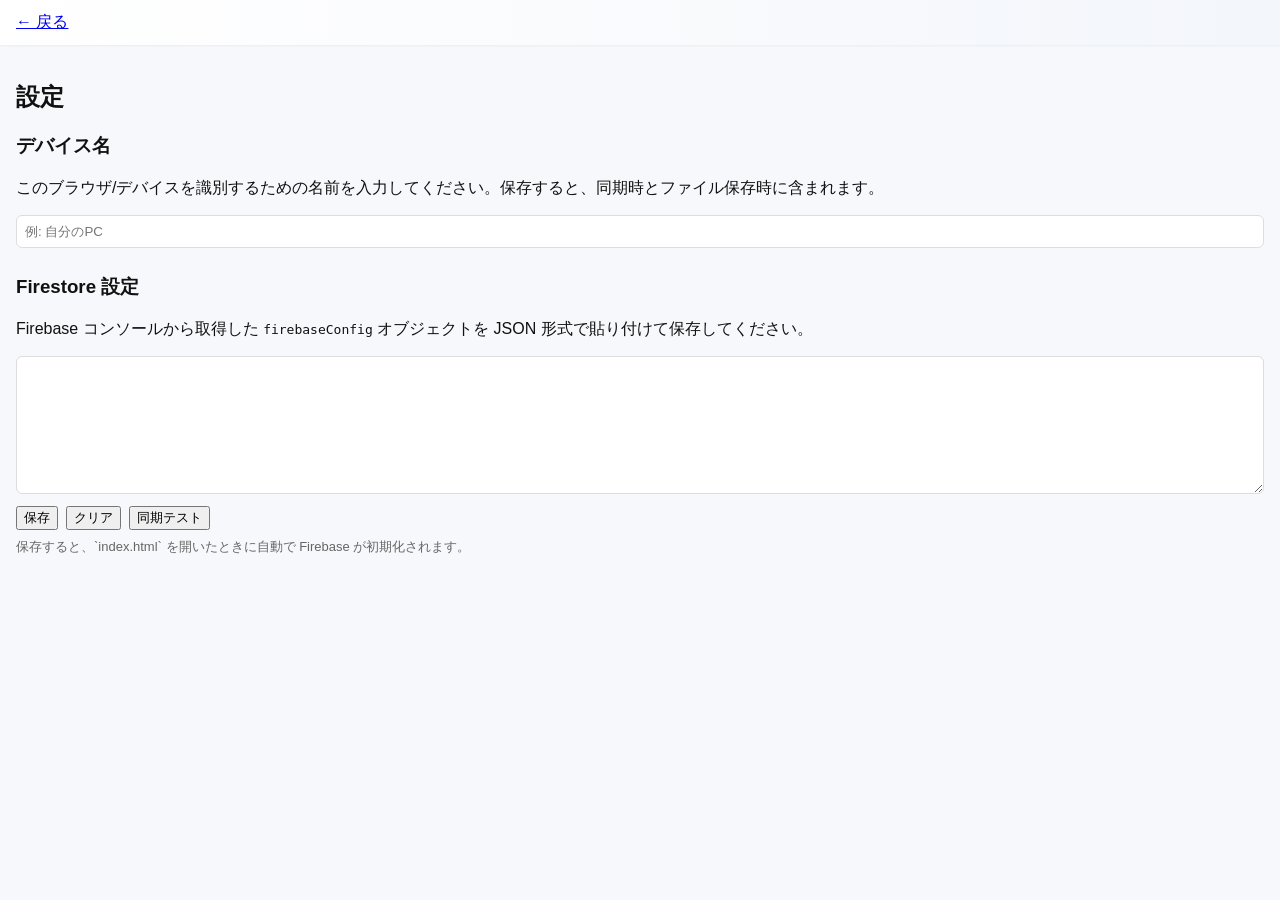
==== settings.html @ a7ae68c8 "Initial commit for Shared Memo" ====
<!doctype html>
<html lang="ja">
<head>
  <meta charset="utf-8">
  <meta name="viewport" content="width=device-width,initial-scale=1">
  <title>設定 - 共有メモ</title>
  <link rel="stylesheet" href="styles.css">
</head>
<body>
  <header class="app-header">
    <div class="title-wrap">
      <a href="index.html">← 戻る</a>
    </div>
  </header>
  <main style="padding:16px">
    <h2>設定</h2>
    <section>
      <h3>デバイス名</h3>
      <p>このブラウザ/デバイスを識別するための名前を入力してください。保存すると、同期時とファイル保存時に含まれます。</p>
      <input id="device-name" placeholder="例: 自分のPC" style="width:100%;padding:8px;border:1px solid #ddd;border-radius:6px;margin-bottom:8px" />

      <h3>Firestore 設定</h3>
      <p>Firebase コンソールから取得した <code>firebaseConfig</code> オブジェクトを JSON 形式で貼り付けて保存してください。</p>
      <textarea id="firebase-config-json" rows="8" style="width:100%;padding:8px;border:1px solid #ddd;border-radius:6px;font-family:monospace"></textarea>
      <div style="margin-top:8px;display:flex;gap:8px">
        <button id="save-config">保存</button>
        <button id="clear-config">クリア</button>
        <button id="test-sync">同期テスト</button>
      </div>
      <p style="margin-top:8px;color:#666;font-size:13px">保存すると、`index.html` を開いたときに自動で Firebase が初期化されます。</p>
    </section>
  </main>
  <script>
    const KEY = 'firebase-config'
    const DEVICE_KEY = 'device-name'
    const el = id => document.getElementById(id)
    function loadConfig() {
      const raw = localStorage.getItem(KEY)
      if (raw) el('firebase-config-json').value = raw
      const dev = localStorage.getItem(DEVICE_KEY)
      if (dev) el('device-name').value = dev
    }
    function saveConfig() {
      const txt = el('firebase-config-json').value.trim()
      try {
        if (txt) JSON.parse(txt)
      } catch (e) {
        alert('有効なJSONではありません: ' + e.message)
        return
      }
      localStorage.setItem(KEY, txt)
      const dev = el('device-name').value.trim()
      if (dev) localStorage.setItem(DEVICE_KEY, dev)
      alert('保存しました')
    }
    function clearConfig() {
      localStorage.removeItem(KEY)
      el('firebase-config-json').value = ''
      // do not clear device-name here
      alert('Firebase設定をクリアしました')
    }
    async function testSync() {
      const txt = el('firebase-config-json').value.trim()
      if (!txt) { alert('まずFirebase設定を入力して保存してください'); return }
      try {
        const cfg = JSON.parse(txt)
        if (typeof firebase === 'undefined') {
          alert('Firebase ライブラリが読み込まれていません。index.htmlから読み込んでください。')
          return
        }
        if (!firebase.apps || firebase.apps.length === 0) {
          firebase.initializeApp(cfg)
        }
        const db = firebase.firestore()
        const dev = el('device-name').value.trim() || 'unknown-device'
        await db.collection('shared-memos').doc('test-connection').set({ok:true, time: new Date().toISOString(), device: dev})
        alert('同期テスト成功')
      } catch (e) {
        alert('同期テスト失敗: ' + (e.message || e))
      }
    }
    document.addEventListener('DOMContentLoaded', () => {
      loadConfig()
      el('save-config').addEventListener('click', saveConfig)
      el('clear-config').addEventListener('click', clearConfig)
      el('test-sync').addEventListener('click', testSync)
    })
  </script>
</body>
</html>
---- styles.css ----
:root{
  --bg:#f7f8fb;
  --card:#ffffff;
  --accent:#1a73e8;
  --muted:#666;
}
*{box-sizing:border-box}
body{font-family: -apple-system, BlinkMacSystemFont, 'Segoe UI', Roboto, 'Hiragino Kaku Gothic ProN', 'Yu Gothic', 'Meiryo', sans-serif;margin:0;background:var(--bg);color:#111}
.app-header{display:flex;align-items:center;justify-content:space-between;padding:12px 16px;background:linear-gradient(90deg, #fff, #f3f6fb);box-shadow:0 1px 2px rgba(0,0,0,0.05);position:sticky;top:0}
.title-wrap{flex:1}
.app-title{font-size:18px;border:0;background:transparent;font-weight:600}
.menu-btn{background:transparent;border:0;font-size:20px;padding:8px}
.add-form{padding:12px 16px;display:flex;flex-direction:column;gap:8px}
.add-form textarea{width:100%;padding:8px;border:1px solid #ddd;border-radius:6px;font-size:14px}
.form-actions{display:flex;justify-content:flex-end}
.form-actions button{background:var(--accent);color:white;border:0;padding:8px 12px;border-radius:6px}
.stats{padding:0 16px;color:var(--muted);font-size:14px}
.memo-list{padding:8px 16px;display:flex;flex-direction:column;gap:8px}
.memo-card{background:var(--card);padding:10px;border-radius:8px;box-shadow:0 1px 2px rgba(0,0,0,0.04)}
.memo-meta{font-size:12px;color:var(--muted);margin-bottom:6px}
.hidden{display:none}
.menu{position:absolute;right:12px;top:58px;background:#fff;border:1px solid #ddd;padding:8px;border-radius:6px;box-shadow:0 4px 12px rgba(0,0,0,0.08);display:flex;flex-direction:column;gap:6px}
.menu button{background:transparent;border:0;padding:8px 10px;text-align:left}
.show-all-wrap{padding:8px 16px;display:flex;justify-content:center}
@media (min-width:600px){.app-title{font-size:20px}}
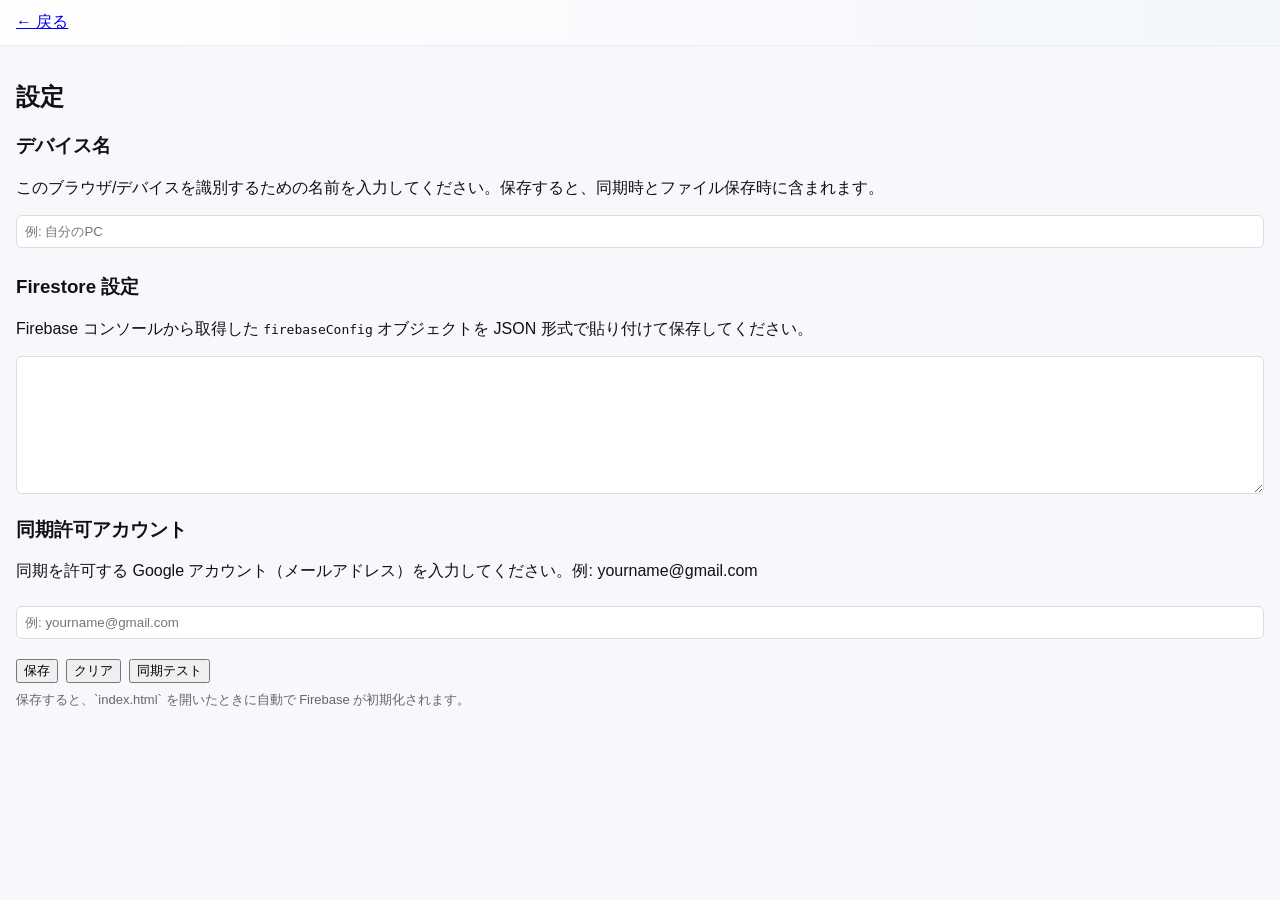
==== commit fb001318: "Add Google authentication and Firestore sync permissions Require Google account sign-in for Firestor" ====
--- a/settings.html
+++ b/settings.html
@@ -22,6 +22,9 @@
       <h3>Firestore 設定</h3>
       <p>Firebase コンソールから取得した <code>firebaseConfig</code> オブジェクトを JSON 形式で貼り付けて保存してください。</p>
       <textarea id="firebase-config-json" rows="8" style="width:100%;padding:8px;border:1px solid #ddd;border-radius:6px;font-family:monospace"></textarea>
+      <h3>同期許可アカウント</h3>
+      <p>同期を許可する Google アカウント（メールアドレス）を入力してください。例: yourname@gmail.com</p>
+      <input id="allowed-email" placeholder="例: yourname@gmail.com" style="width:100%;padding:8px;border:1px solid #ddd;border-radius:6px;margin:8px 0 12px 0" />
       <div style="margin-top:8px;display:flex;gap:8px">
         <button id="save-config">保存</button>
         <button id="clear-config">クリア</button>
@@ -31,14 +34,17 @@
     </section>
   </main>
   <script>
-    const KEY = 'firebase-config'
-    const DEVICE_KEY = 'device-name'
+  const KEY = 'firebase-config'
+  const DEVICE_KEY = 'device-name'
+  const ALLOWED_KEY = 'allowed-email'
     const el = id => document.getElementById(id)
     function loadConfig() {
       const raw = localStorage.getItem(KEY)
       if (raw) el('firebase-config-json').value = raw
       const dev = localStorage.getItem(DEVICE_KEY)
       if (dev) el('device-name').value = dev
+      const allowed = localStorage.getItem(ALLOWED_KEY)
+      if (allowed) el('allowed-email').value = allowed
     }
     function saveConfig() {
       const txt = el('firebase-config-json').value.trim()
@@ -51,6 +57,8 @@
       localStorage.setItem(KEY, txt)
       const dev = el('device-name').value.trim()
       if (dev) localStorage.setItem(DEVICE_KEY, dev)
+      const allowed = el('allowed-email').value.trim()
+      if (allowed) localStorage.setItem(ALLOWED_KEY, allowed)
       alert('保存しました')
     }
     function clearConfig() {
--- a/styles.css
+++ b/styles.css
@@ -18,8 +18,8 @@
 .memo-list{padding:8px 16px;display:flex;flex-direction:column;gap:8px}
 .memo-card{background:var(--card);padding:10px;border-radius:8px;box-shadow:0 1px 2px rgba(0,0,0,0.04)}
 .memo-meta{font-size:12px;color:var(--muted);margin-bottom:6px}
-.hidden{display:none}
 .menu{position:absolute;right:12px;top:58px;background:#fff;border:1px solid #ddd;padding:8px;border-radius:6px;box-shadow:0 4px 12px rgba(0,0,0,0.08);display:flex;flex-direction:column;gap:6px}
 .menu button{background:transparent;border:0;padding:8px 10px;text-align:left}
 .show-all-wrap{padding:8px 16px;display:flex;justify-content:center}
+.hidden{display:none}
 @media (min-width:600px){.app-title{font-size:20px}}
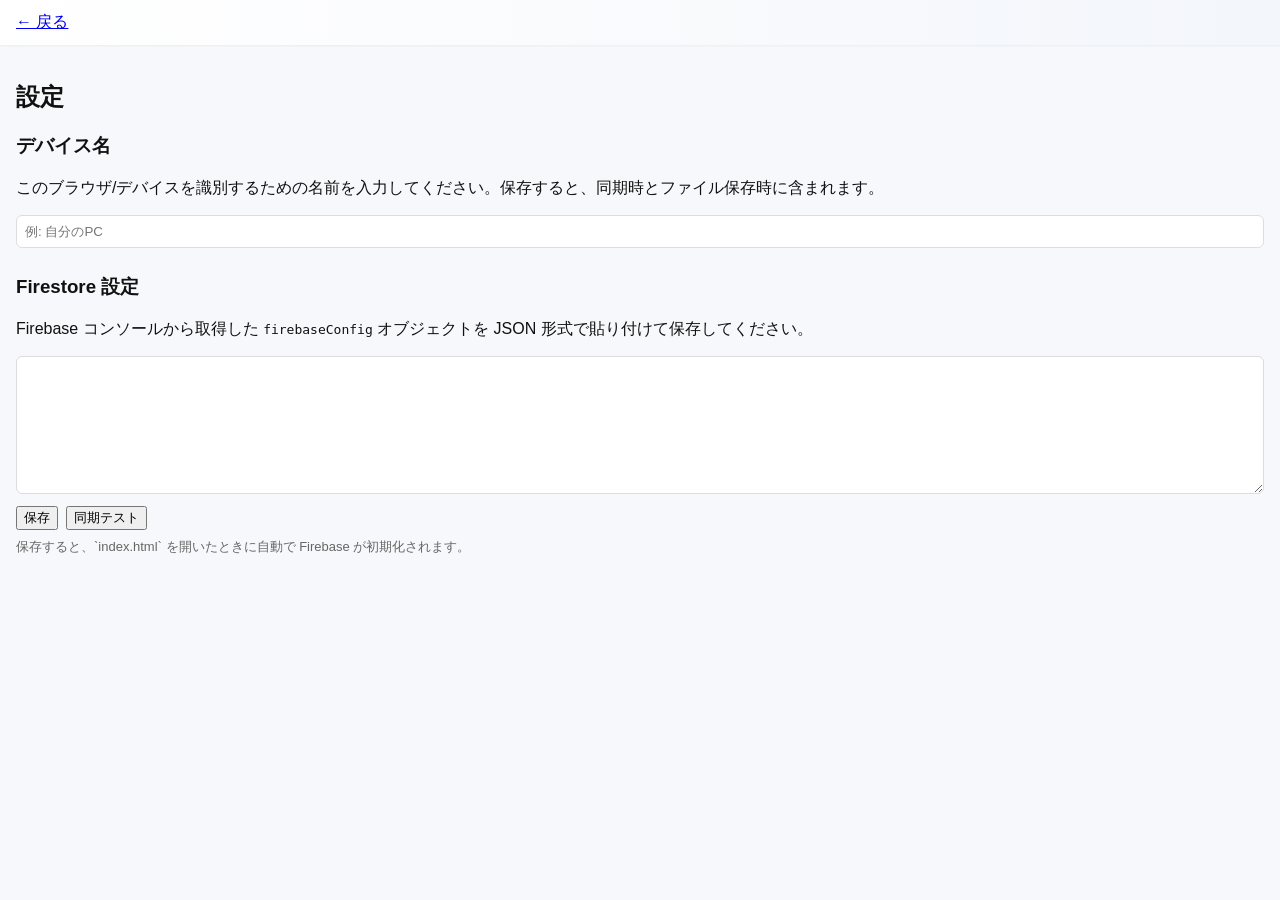
==== commit 839c8282: "remove unused code" ====
--- a/settings.html
+++ b/settings.html
@@ -22,51 +22,40 @@
       <h3>Firestore 設定</h3>
       <p>Firebase コンソールから取得した <code>firebaseConfig</code> オブジェクトを JSON 形式で貼り付けて保存してください。</p>
       <textarea id="firebase-config-json" rows="8" style="width:100%;padding:8px;border:1px solid #ddd;border-radius:6px;font-family:monospace"></textarea>
-      <h3>同期許可アカウント</h3>
-      <p>同期を許可する Google アカウント（メールアドレス）を入力してください。例: yourname@gmail.com</p>
-      <input id="allowed-email" placeholder="例: yourname@gmail.com" style="width:100%;padding:8px;border:1px solid #ddd;border-radius:6px;margin:8px 0 12px 0" />
       <div style="margin-top:8px;display:flex;gap:8px">
         <button id="save-config">保存</button>
-        <button id="clear-config">クリア</button>
         <button id="test-sync">同期テスト</button>
       </div>
       <p style="margin-top:8px;color:#666;font-size:13px">保存すると、`index.html` を開いたときに自動で Firebase が初期化されます。</p>
     </section>
   </main>
   <script>
-  const KEY = 'firebase-config'
-  const DEVICE_KEY = 'device-name'
-  const ALLOWED_KEY = 'allowed-email'
+    const KEY = 'firebase-config'
+    const DEVICE_KEY = 'device-name'
     const el = id => document.getElementById(id)
+
     function loadConfig() {
       const raw = localStorage.getItem(KEY)
       if (raw) el('firebase-config-json').value = raw
       const dev = localStorage.getItem(DEVICE_KEY)
       if (dev) el('device-name').value = dev
-      const allowed = localStorage.getItem(ALLOWED_KEY)
-      if (allowed) el('allowed-email').value = allowed
     }
+
     function saveConfig() {
+      const dev = el('device-name').value.trim()
+      localStorage.setItem(DEVICE_KEY, dev)
+
       const txt = el('firebase-config-json').value.trim()
       try {
         if (txt) JSON.parse(txt)
       } catch (e) {
-        alert('有効なJSONではありません: ' + e.message)
+        alert('Firebase設定の入力内容が有効なJSONではありません: ' + e.message)
         return
       }
       localStorage.setItem(KEY, txt)
-      const dev = el('device-name').value.trim()
-      if (dev) localStorage.setItem(DEVICE_KEY, dev)
-      const allowed = el('allowed-email').value.trim()
-      if (allowed) localStorage.setItem(ALLOWED_KEY, allowed)
       alert('保存しました')
     }
-    function clearConfig() {
-      localStorage.removeItem(KEY)
-      el('firebase-config-json').value = ''
-      // do not clear device-name here
-      alert('Firebase設定をクリアしました')
-    }
+
     async function testSync() {
       const txt = el('firebase-config-json').value.trim()
       if (!txt) { alert('まずFirebase設定を入力して保存してください'); return }
@@ -81,16 +70,16 @@
         }
         const db = firebase.firestore()
         const dev = el('device-name').value.trim() || 'unknown-device'
-        await db.collection('shared-memos').doc('test-connection').set({ok:true, time: new Date().toISOString(), device: dev})
+        await db.collection('shared-emos').doc('test-connection').set({ok:true, time: new Date().toISOString(), device: dev})
         alert('同期テスト成功')
       } catch (e) {
         alert('同期テスト失敗: ' + (e.message || e))
       }
     }
+
     document.addEventListener('DOMContentLoaded', () => {
       loadConfig()
       el('save-config').addEventListener('click', saveConfig)
-      el('clear-config').addEventListener('click', clearConfig)
       el('test-sync').addEventListener('click', testSync)
     })
   </script>
--- a/styles.css
+++ b/styles.css
@@ -22,4 +22,5 @@
 .menu button{background:transparent;border:0;padding:8px 10px;text-align:left}
 .show-all-wrap{padding:8px 16px;display:flex;justify-content:center}
 .hidden{display:none}
+button{cursor:pointer}
 @media (min-width:600px){.app-title{font-size:20px}}
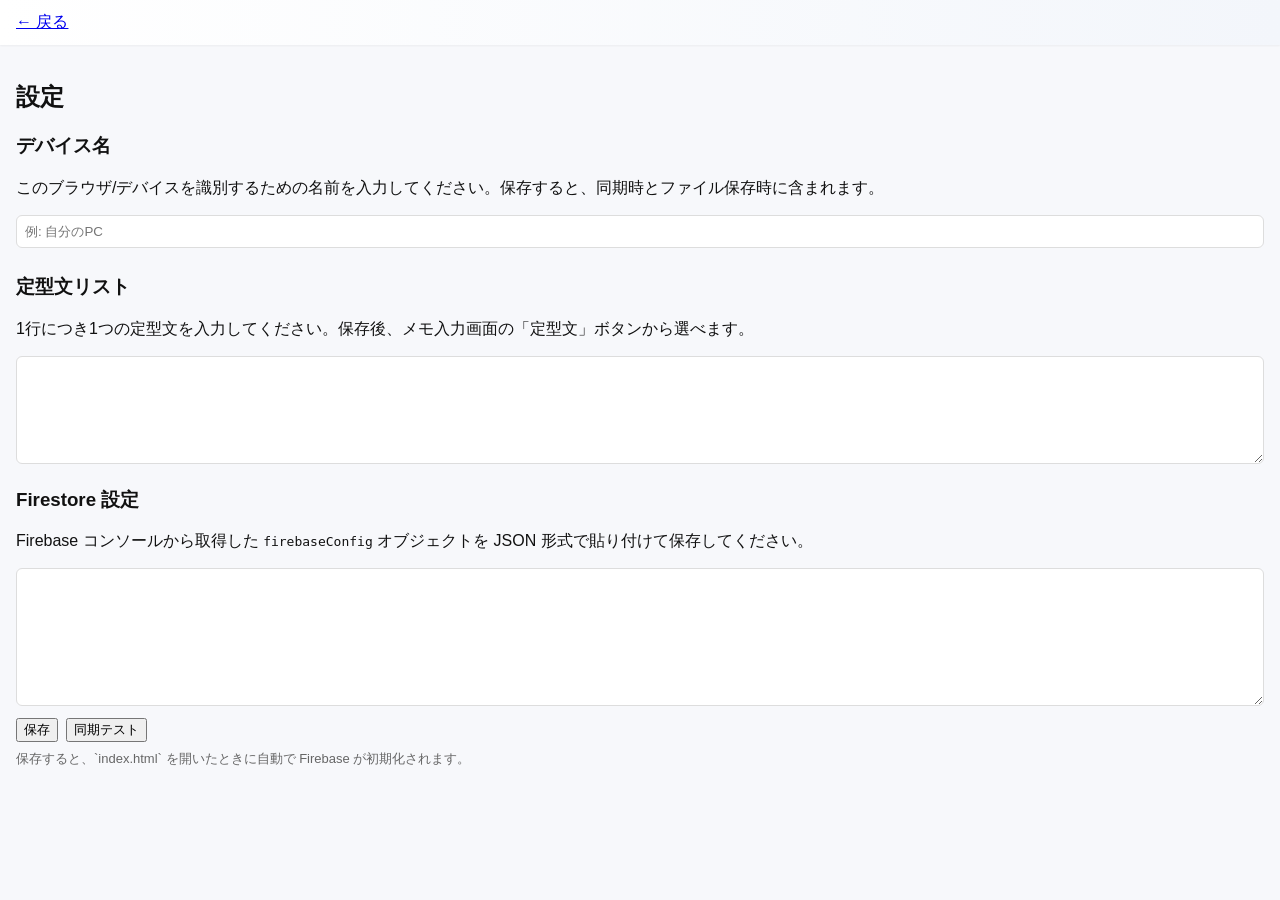
==== commit ed1c5763: "Add template functionality for quick text insertion into memo" ====
--- a/settings.html
+++ b/settings.html
@@ -19,9 +19,14 @@
       <p>このブラウザ/デバイスを識別するための名前を入力してください。保存すると、同期時とファイル保存時に含まれます。</p>
       <input id="device-name" placeholder="例: 自分のPC" style="width:100%;padding:8px;border:1px solid #ddd;border-radius:6px;margin-bottom:8px" />
 
+      <h3>定型文リスト</h3>
+      <p>1行につき1つの定型文を入力してください。保存後、メモ入力画面の「定型文」ボタンから選べます。</p>
+      <textarea id="templates" rows="6" style="width:100%;padding:8px;border:1px solid #ddd;border-radius:6px;font-family:monospace"></textarea>
+
       <h3>Firestore 設定</h3>
       <p>Firebase コンソールから取得した <code>firebaseConfig</code> オブジェクトを JSON 形式で貼り付けて保存してください。</p>
       <textarea id="firebase-config-json" rows="8" style="width:100%;padding:8px;border:1px solid #ddd;border-radius:6px;font-family:monospace"></textarea>
+
       <div style="margin-top:8px;display:flex;gap:8px">
         <button id="save-config">保存</button>
         <button id="test-sync">同期テスト</button>
@@ -39,6 +44,8 @@
       if (raw) el('firebase-config-json').value = raw
       const dev = localStorage.getItem(DEVICE_KEY)
       if (dev) el('device-name').value = dev
+      const tpl = localStorage.getItem('templates')
+      if (tpl) el('templates').value = tpl
     }
 
     function saveConfig() {
@@ -53,6 +60,8 @@
         return
       }
       localStorage.setItem(KEY, txt)
+      const tpltxt = el('templates').value || ''
+      localStorage.setItem('templates', tpltxt)
       alert('保存しました')
     }
 
--- a/styles.css
+++ b/styles.css
@@ -22,5 +22,8 @@
 .menu button{background:transparent;border:0;padding:8px 10px;text-align:left}
 .show-all-wrap{padding:8px 16px;display:flex;justify-content:center}
 .hidden{display:none}
+/* template popup */
+#template-popup{position:absolute;background:#fff;border:1px solid #ddd;padding:8px;border-radius:6px;box-shadow:0 6px 16px rgba(0,0,0,0.12)}
+#template-list button{background:transparent;border:0;padding:6px 8px;text-align:left}
 button{cursor:pointer}
 @media (min-width:600px){.app-title{font-size:20px}}
